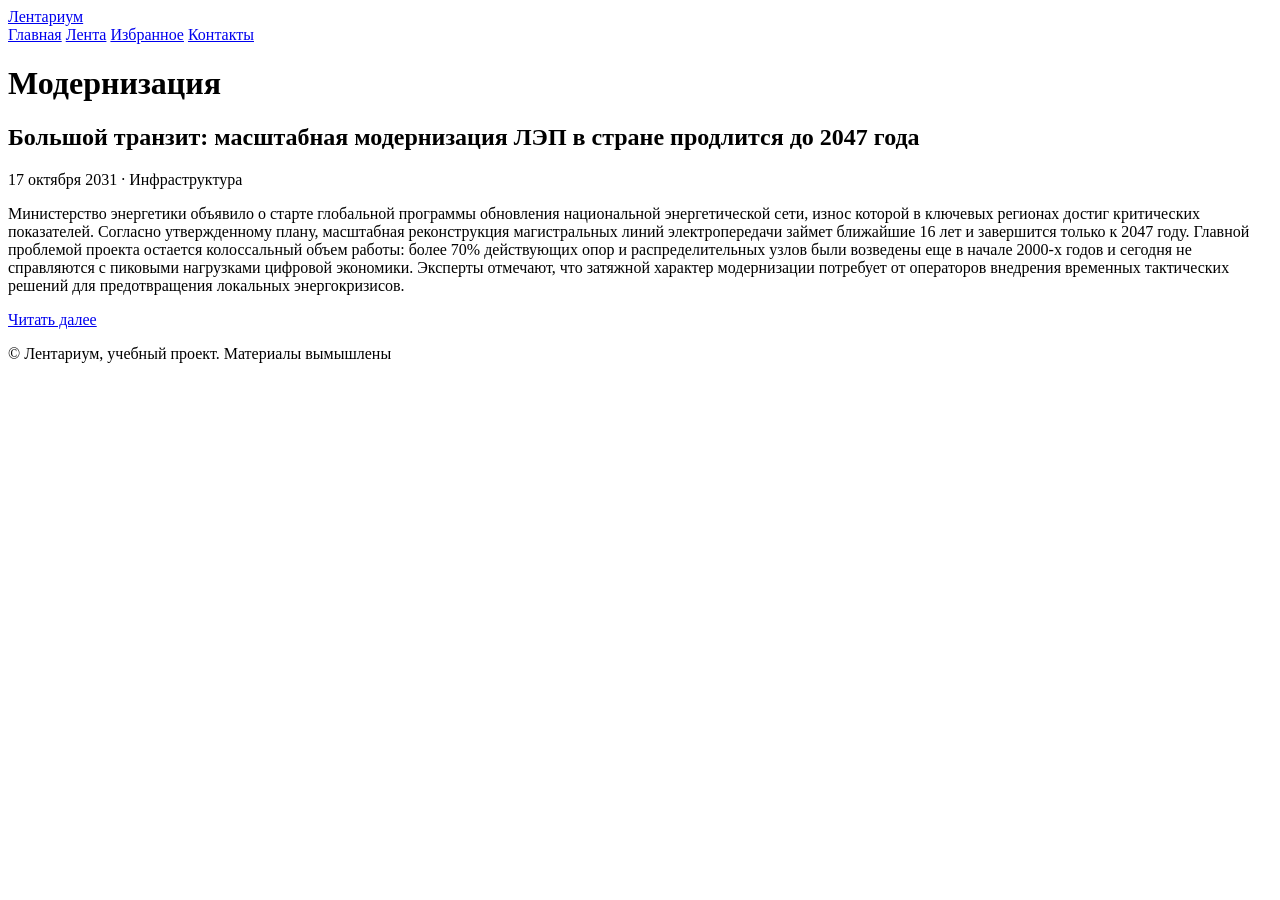
==== article.html @ 35749bfa "Каркас остальных страниц" ====
<!DOCTYPE html>
<html lang="ru">
    <heaad>
        <meta charset="UTF-8">
        <meta name="viewport" content="width=device-width, initial-scale=1">
        <title>Лентариум - статья</title>
        <link rel="stylesheet" href="css/style.css"
    </heaad>
    <body>
        <header>
            <a href="index.html">Лентариум</a>
            <nav>
                <a href="index.html">Главная</a>
                <a href="news.html">Лента</a>
                <a href="favorites.html">Избранное</a>
                <a href="contacts.html">Контакты</a>
            </nav>
        </header>

        <main>
            <h1>Модернизация</h1>

            <article>
                <h2>Большой транзит: масштабная модернизация ЛЭП в стране продлится до 2047 года</h2>
                <p><time datetime="2031-10-17">17 октября 2031</time> · Инфраструктура</p>
                <p>Министерство энергетики объявило о старте глобальной программы обновления национальной энергетической сети, износ которой в ключевых регионах достиг критических показателей. Согласно утвержденному плану, масштабная реконструкция магистральных линий электропередачи займет ближайшие 16 лет и завершится только к 2047 году. Главной проблемой проекта остается колоссальный объем работы: более 70% действующих опор и распределительных узлов были возведены еще в начале 2000-х годов и сегодня не справляются с пиковыми нагрузками цифровой экономики. Эксперты отмечают, что затяжной характер модернизации потребует от операторов внедрения временных тактических решений для предотвращения локальных энергокризисов.</p>
                <a href="article.html">Читать далее</a>
            </article>
        </main>
        <footer>
            <p>© Лентариум, учебный проект. Материалы вымышлены</p>
        </footer>
    </body>
</html>
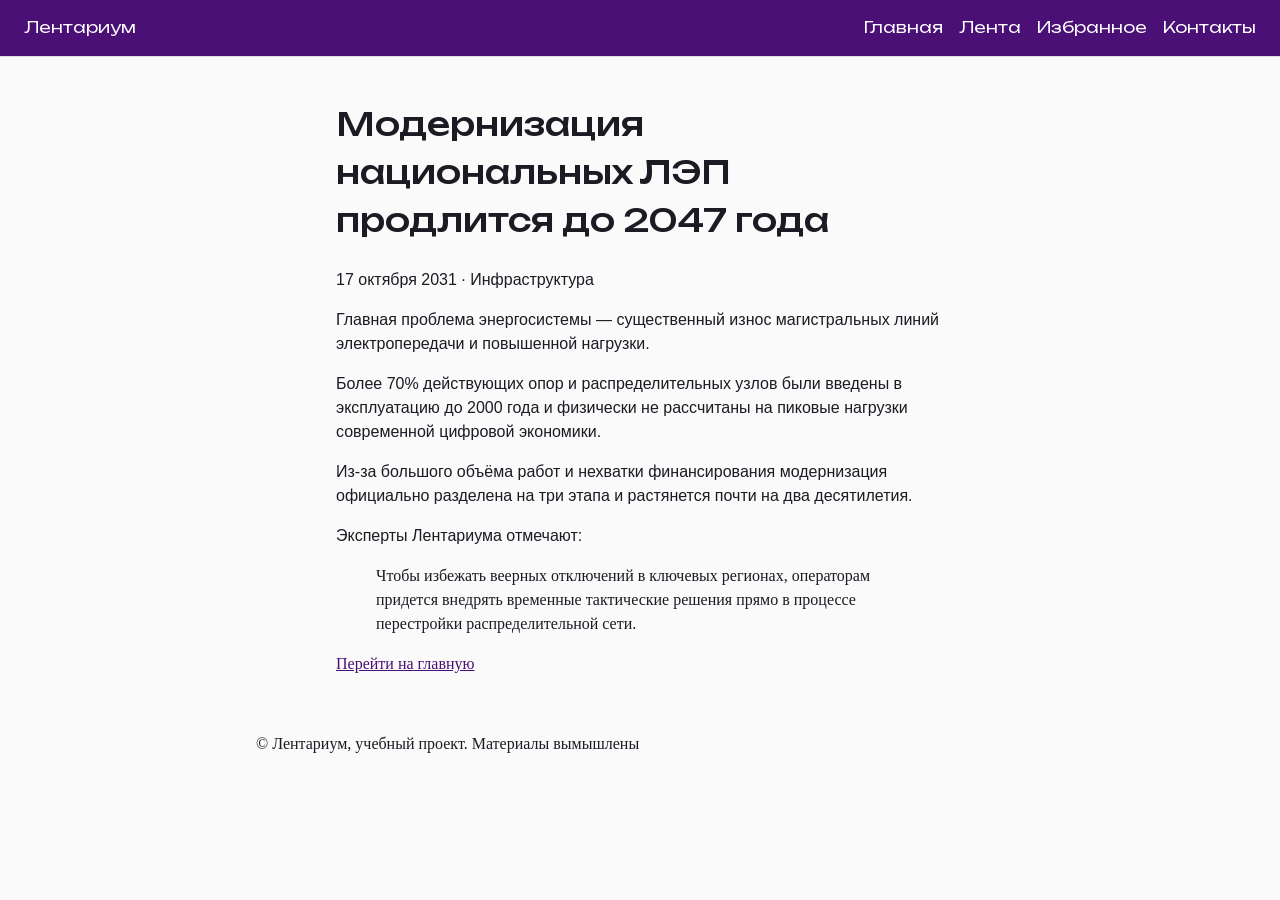
==== commit e354d4c7: "Страница новости, стили ссылок, шрифты" ====
--- a/article.html
+++ b/article.html
@@ -18,13 +18,14 @@
         </header>
 
         <main>
-            <h1>Модернизация</h1>
-
+            <h1>Модернизация национальных ЛЭП продлится до 2047 года</h1>
             <article>
-                <h2>Большой транзит: масштабная модернизация ЛЭП в стране продлится до 2047 года</h2>
                 <p><time datetime="2031-10-17">17 октября 2031</time> · Инфраструктура</p>
-                <p>Министерство энергетики объявило о старте глобальной программы обновления национальной энергетической сети, износ которой в ключевых регионах достиг критических показателей. Согласно утвержденному плану, масштабная реконструкция магистральных линий электропередачи займет ближайшие 16 лет и завершится только к 2047 году. Главной проблемой проекта остается колоссальный объем работы: более 70% действующих опор и распределительных узлов были возведены еще в начале 2000-х годов и сегодня не справляются с пиковыми нагрузками цифровой экономики. Эксперты отмечают, что затяжной характер модернизации потребует от операторов внедрения временных тактических решений для предотвращения локальных энергокризисов.</p>
-                <a href="article.html">Читать далее</a>
+                <p>Главная проблема энергосистемы — существенный износ магистральных линий электропередачи и повышенной нагрузки.</p>
+                <p>Более 70% действующих опор и распределительных узлов были введены в эксплуатацию до 2000 года и физически не рассчитаны на пиковые нагрузки современной цифровой экономики.</p>
+                <p>Из-за большого объёма работ и нехватки финансирования модернизация официально разделена на три этапа и растянется почти на два десятилетия.</p>
+                <p>Эксперты Лентариума отмечают:</p> <blockquote>Чтобы избежать веерных отключений в ключевых регионах, операторам придется внедрять временные тактические решения прямо в процессе перестройки распределительной сети.</blockquote>
+                <a href="index.html">Перейти на главную</a>
             </article>
         </main>
         <footer>
--- a/css/style.css
+++ b/css/style.css
@@ -0,0 +1,118 @@
+/* Одинаковый расчёт размеров для всех элементов */ 
+*, *::before, *::after {
+    box-sizing:border-box;
+}
+
+/* Назначение шрифтов */
+@font-face{
+    font-family: "Unbounded";
+    src: url("../fonts/Unbounded-Variable.woff2") format(woff2);
+    font-weight: 200 900;
+    font-display: swap;
+}
+@font-face{
+    font-family: "Inter";
+    src: url("../fonts/Inter-Italic-VariableFont_opsz\,wght.ttf") format(ttf);
+    font-weight: 200 500;
+    font-display: swap;
+}
+/* Цвета */
+:root{
+    --bg: #fafafa;
+    --bg2: #eaeaea;
+    --text: #1a1b23;
+    --primary: #4b1075;
+    --accent: #b3ff00;
+    --alert: #ff5500;
+}
+/* Оформление шрифтов */
+h1, h2, h3{font-family: "Unbounded", Arial, sans-serif; font-weight: 500;}
+p{font-family: "Inter", Arial, sans-serifl; font-weight: 400;}
+header{font-family: "Unbounded", Arial, sans-serif; font-weight: 300;}
+
+body{
+    margin: 0;
+    line-height: 1.5;
+    color: var(--text);
+    background: var(--bg);
+    }
+
+/* Картинки не выходят за контейнер */
+img{
+    max-width: 100%;
+    height: auto;
+}
+
+/* Шапка: логотип слева, меню справа */
+header{
+    background: var(--primary);
+    color: #fff;
+    display: flex;
+    flex-wrap: wrap;
+    justify-content: space-between;
+    align-items: center;
+    gap: 12px;
+    padding: 16px 24px;
+    border-bottom: 1px solid #ddd;
+}
+
+nav{
+    color: var(--text);
+    display: flex;
+    flex-wrap: wrap;
+    gap: 16px;
+}
+
+/* Центральная колонка */
+main{
+    max-width: 800px;
+    margin: 0 auto;
+    padding: 24px 16px;
+}
+
+/* Подвал */
+footer{
+    max-width: 800px;
+    margin: 0 auto;
+    padding: 16px;
+    color: #666
+    font-size: 14px;
+}
+
+footer p {
+  font-family: inherit;
+}
+
+ /* Правильное отображение ссылок*/
+a{
+    color:var(--primary);
+}
+
+header a{
+    color: #fff;
+    text-decoration: none;
+}
+
+header a:hover{
+    color: var(-accent);
+}
+
+/* Прокрутка */
+
+a:focus-visible {
+  outline: 3px solid var(--alert);
+  outline-offset: 3px;
+}
+
+html {
+  scroll-behavior: smooth;
+}
+
+/* Размер на ПК */
+html {
+  font-size: 100%;
+}
+
+main {
+  max-width: 40rem;
+}
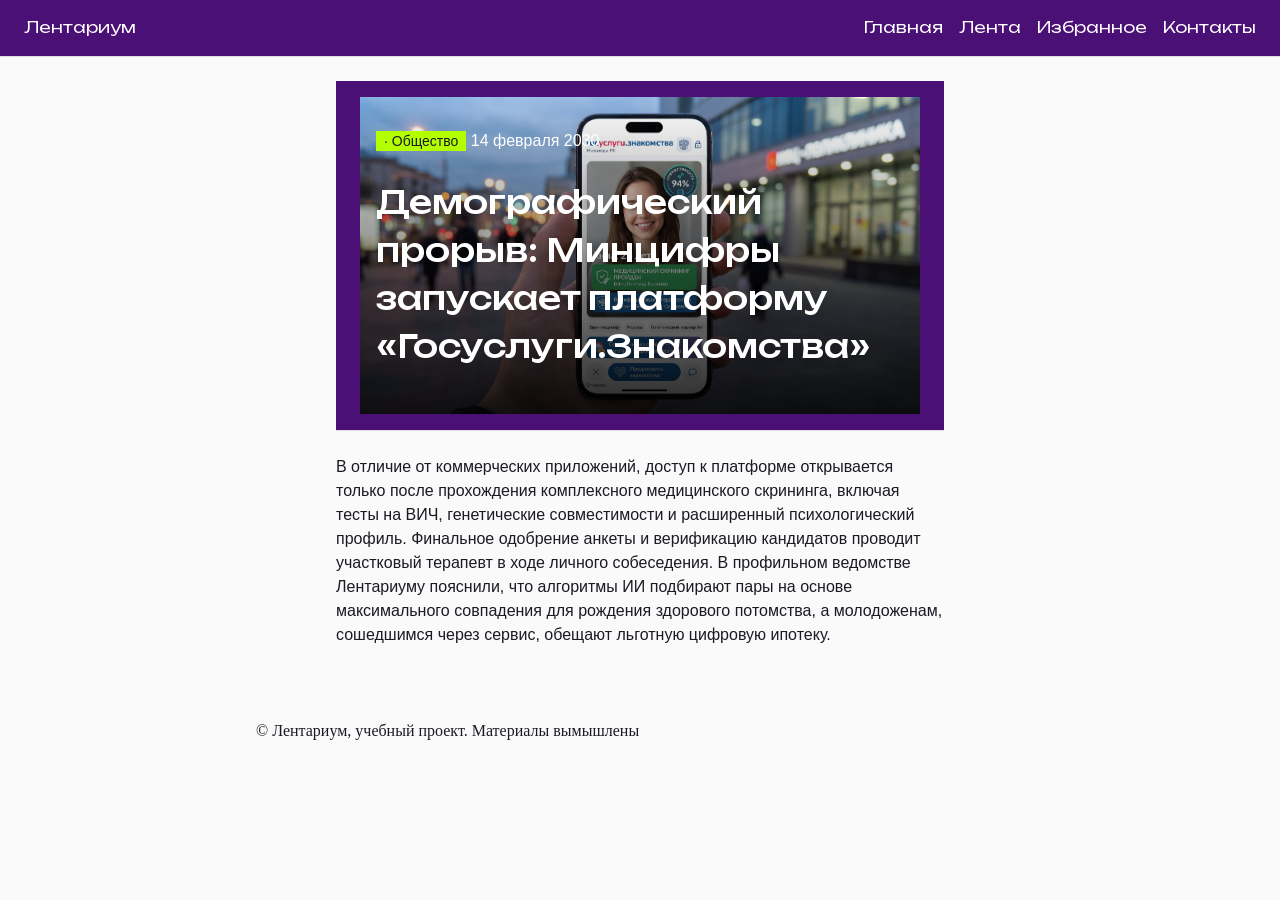
==== commit c483a4bb: "Лента, доработки" ====
--- a/article.html
+++ b/article.html
@@ -18,14 +18,16 @@
         </header>
 
         <main>
-            <h1>Модернизация национальных ЛЭП продлится до 2047 года</h1>
             <article>
-                <p><time datetime="2031-10-17">17 октября 2031</time> · Инфраструктура</p>
-                <p>Главная проблема энергосистемы — существенный износ магистральных линий электропередачи и повышенной нагрузки.</p>
-                <p>Более 70% действующих опор и распределительных узлов были введены в эксплуатацию до 2000 года и физически не рассчитаны на пиковые нагрузки современной цифровой экономики.</p>
-                <p>Из-за большого объёма работ и нехватки финансирования модернизация официально разделена на три этапа и растянется почти на два десятилетия.</p>
-                <p>Эксперты Лентариума отмечают:</p> <blockquote>Чтобы избежать веерных отключений в ключевых регионах, операторам придется внедрять временные тактические решения прямо в процессе перестройки распределительной сети.</blockquote>
-                <a href="index.html">Перейти на главную</a>
+                <header class="article-banner">
+                    <img src="images/GosuslugiZnakomstva14022030.jpeg" alt="Сервис Госуслуги.Знакомства">
+                    <div class="article-banner__text">
+                        <p><span class="tag"> · Общество</span> <time datetime="2030-02-14">14 февраля 2030</time></p>
+                        <h1>Демографический прорыв: Минцифры запускает платформу «Госуслуги.Знакомства»</h1>
+                    </div>
+                </header>
+
+                <p>В отличие от коммерческих приложений, доступ к платформе открывается только после прохождения комплексного медицинского скрининга, включая тесты на ВИЧ, генетические совместимости и расширенный психологический профиль. Финальное одобрение анкеты и верификацию кандидатов проводит участковый терапевт в ходе личного собеседения. В профильном ведомстве Лентариуму пояснили, что алгоритмы ИИ подбирают пары на основе максимального совпадения для рождения здорового потомства, а молодоженам, сошедшимся через сервис, обещают льготную цифровую ипотеку.</p>
             </article>
         </main>
         <footer>
--- a/css/style.css
+++ b/css/style.css
@@ -30,6 +30,11 @@
 p{font-family: "Inter", Arial, sans-serifl; font-weight: 400;}
 header{font-family: "Unbounded", Arial, sans-serif; font-weight: 300;}
 
+/* Чтобы шрифт не выходил за границу */
+h1, h2, h3 {
+  overflow-wrap: break-word;
+  font-size: clamp(1.25rem, 5vw, 2rem);
+}
 body{
     margin: 0;
     line-height: 1.5;
@@ -115,4 +120,116 @@
 
 main {
   max-width: 40rem;
+}
+
+/* Новостные карточки */
+.news-grid{
+    display: grid;
+    grid-template-columns: repeat(auto-fit, minmax(min(100%, 260px), 1fr));
+    gap: 20px;
+}
+
+.news-card {
+  display: flex;
+  flex-direction: column;
+  background: var(--bg2);
+  border-radius: 8px;
+  overflow: hidden;
+  box-shadow: 0 4px 10px rgba(0, 0, 0, 0.1);
+}
+
+.news-card img {
+  width: 100%;
+  height: 180px;
+  object-fit: cover;
+}
+
+.news-content {
+  padding: 16px;
+  display: flex;
+  flex-direction: column;
+  flex-grow: 1; /* Растягивает контент, чтобы кнопки были внизу */
+}
+
+.news-content h2 {
+  font-size: 1.25rem;
+  margin-bottom: 8px;
+}
+
+.news-content p {
+  color: #555;
+  margin-bottom: 16px;
+  flex-grow: 1; /* Выравнивает высоту текста */
+}
+
+/* Карточка на всю ширину сетки */
+.news-card--wide {
+  grid-column: 1 / -1;
+}
+
+/* Фото на всю карточку, текст поверх */
+.news-card--photo {
+  display: grid;
+}
+
+.news-card--photo > * {
+  grid-area: 1 / 1;
+}
+
+.news-card--photo img {
+  height: 100%;
+  min-height: 320px;
+}
+
+.news-card--photo .news-content {
+  align-self: end;
+  color: #fff;
+  background: linear-gradient(transparent, rgba(0, 0, 0, 0.85));
+}
+
+.news-card--photo .news-content p {
+  color: #fff;
+}
+
+.main--wide {
+  max-width: 64rem;
+}
+
+/* Баннер артикля */
+.article-banner {
+  display: grid;
+  margin-bottom: 24px;
+}
+
+.article-banner > * {
+  grid-area: 1 / 1;
+}
+
+.article-banner img {
+  width: 100%;
+  height: 100%;
+  min-height: 280px;
+  object-fit: cover;
+}
+
+.article-banner__text {
+  align-self: end;
+  padding: 16px;
+  color: #fff;
+  background: linear-gradient(transparent, rgba(0, 0, 0, 0.85));
+}
+
+/* Новостные теги */
+.tag {
+  background: var(--accent);
+  color: var(--text);
+  padding: 2px 8px;
+  font-size: 0.875rem;
+}
+
+.warntag {
+  background: var(--alert);
+  color: var(--text);
+  padding: 2px 8px; 
+  font-size: 0.875rem;
 }
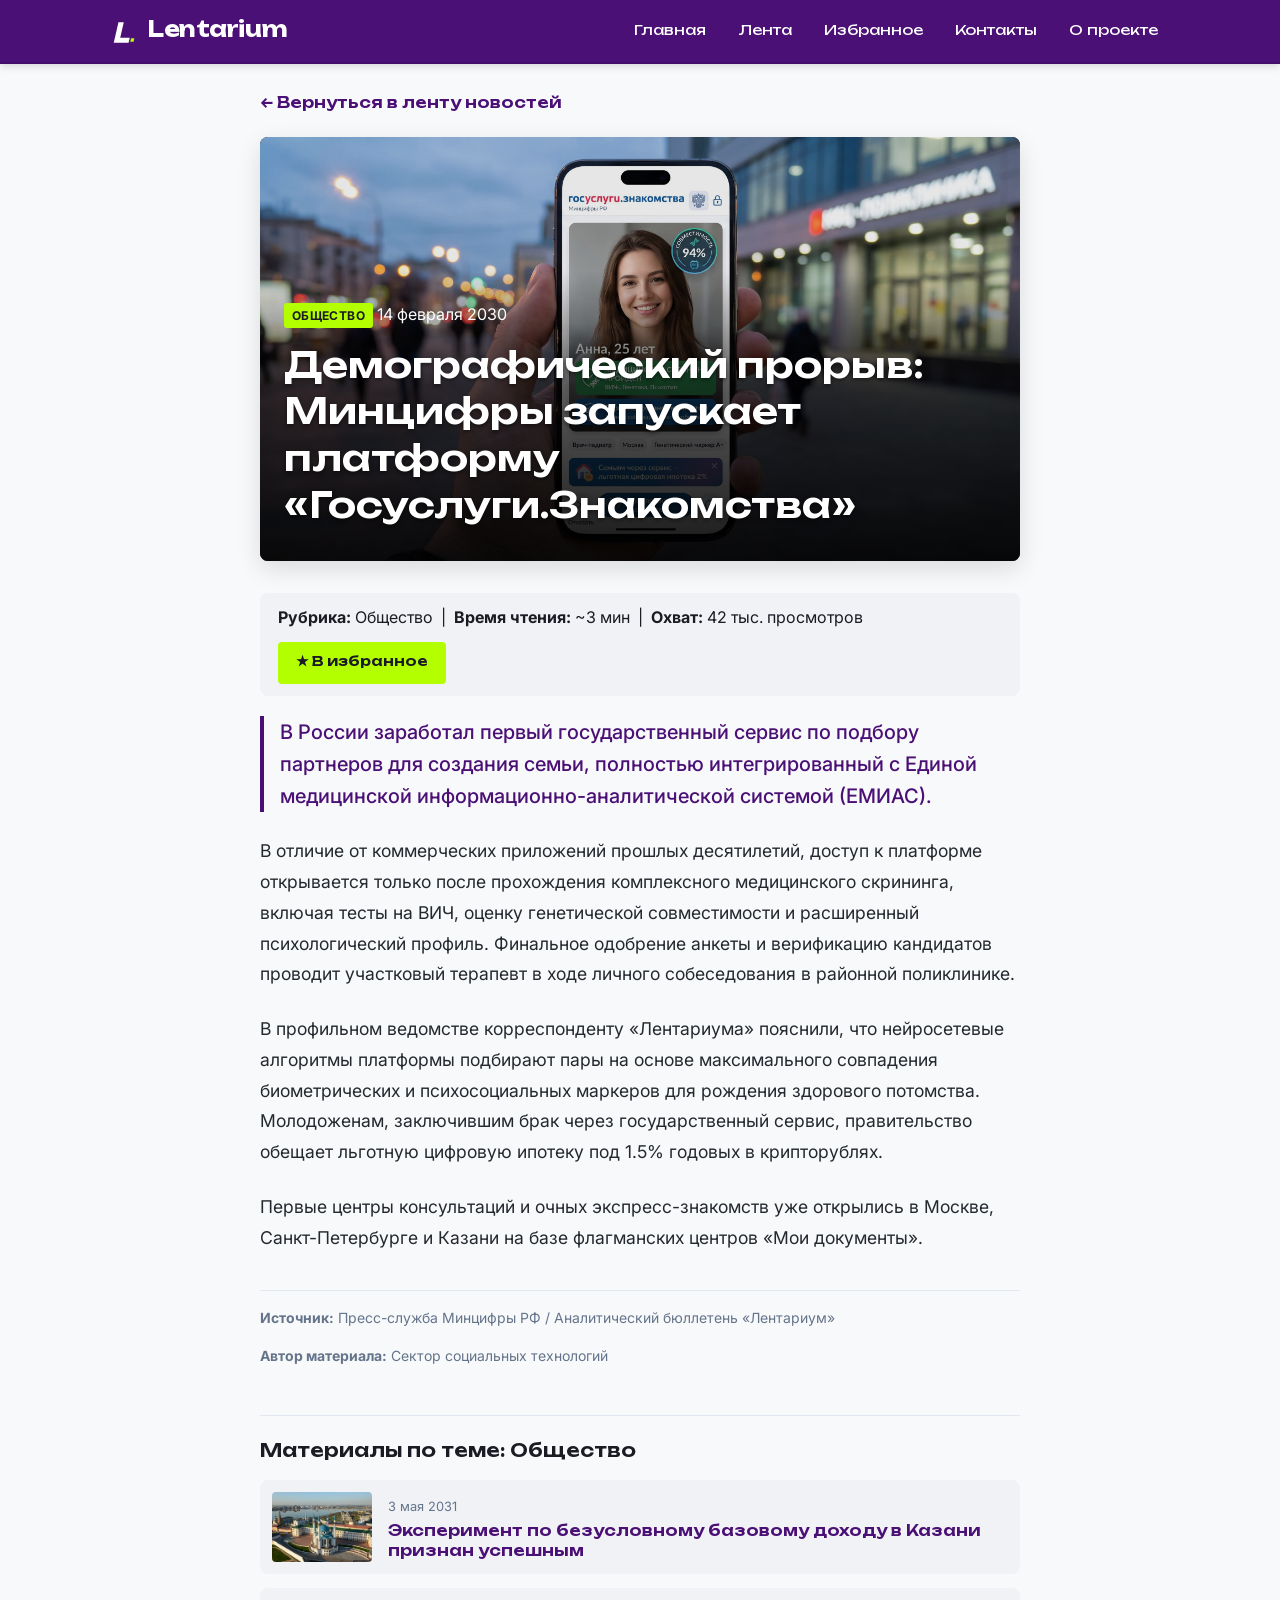
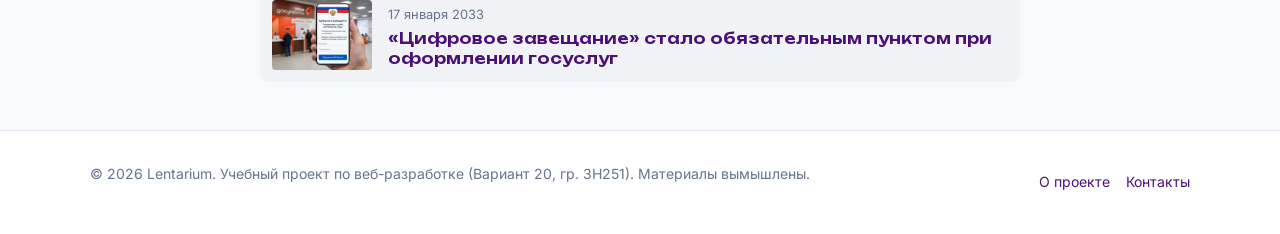
==== commit 163d4326: "Переработка карточек, добавление новостей, доработки, переработка CSS" ====
--- a/article.html
+++ b/article.html
@@ -1,37 +1,130 @@
 <!DOCTYPE html>
 <html lang="ru">
-    <heaad>
-        <meta charset="UTF-8">
-        <meta name="viewport" content="width=device-width, initial-scale=1">
-        <title>Лентариум - статья</title>
-        <link rel="stylesheet" href="css/style.css"
-    </heaad>
-    <body>
-        <header>
-            <a href="index.html">Лентариум</a>
-            <nav>
+<head>
+    <meta charset="UTF-8">
+    <meta name="viewport" content="width=device-width, initial-scale=1.0">
+    <title>Lentarium — Демографический прорыв: Минцифры запускает «Госуслуги.Знакомства»</title>
+    <!-- Фавиконка в формате SVG -->
+    <link rel="icon" type="image/svg+xml" href="images/favicon.svg">
+    <!-- Подключение основной таблицы стилей -->
+    <link rel="stylesheet" href="css/style.css">
+</head>
+<body>
+
+    <!-- Шапка сайта -->
+    <header class="site-header">
+        <div class="header-inner">
+            <a href="index.html" class="logo">
+                <img src="images/logo.svg" alt="Логотип Lentarium" class="logo-icon">
+                <span class="logo-text">Lentarium</span>
+            </a>
+            <nav class="main-nav" aria-label="Основная навигация">
                 <a href="index.html">Главная</a>
                 <a href="news.html">Лента</a>
                 <a href="favorites.html">Избранное</a>
                 <a href="contacts.html">Контакты</a>
+                <a href="about.html">О проекте</a>
             </nav>
-        </header>
+        </div>
+    </header>
 
-        <main>
-            <article>
-                <header class="article-banner">
-                    <img src="images/GosuslugiZnakomstva14022030.jpeg" alt="Сервис Госуслуги.Знакомства">
-                    <div class="article-banner__text">
-                        <p><span class="tag"> · Общество</span> <time datetime="2030-02-14">14 февраля 2030</time></p>
-                        <h1>Демографический прорыв: Минцифры запускает платформу «Госуслуги.Знакомства»</h1>
+    <main>
+        <!-- Навигация возврата -->
+        <div class="back-navigation">
+            <a href="news.html" class="read-more">← Вернуться в ленту новостей</a>
+        </div>
+
+        <article>
+            <!-- Баннер публикации -->
+            <header class="article-banner">
+                <img src="images/GosuslugiZnakomstva14022030.jpeg" alt="Платформа Госуслуги.Знакомства на мобильном устройстве">
+                <div class="article-banner__text">
+                    <p>
+                        <span class="tag">Общество</span>
+                        <time datetime="2030-02-14">14 февраля 2030</time>
+                    </p>
+                    <h1>Демографический прорыв: Минцифры запускает платформу «Госуслуги.Знакомства»</h1>
+                </div>
+            </header>
+
+            <!-- Панель ключевых показателей и характеристик по ТЗ -->
+            <div class="article-meta-panel">
+                <div>
+                    <strong>Рубрика:</strong> Общество &nbsp;|&nbsp; 
+                    <strong>Время чтения:</strong> ~3 мин &nbsp;|&nbsp; 
+                    <strong>Охват:</strong> 42 тыс. просмотров
+                </div>
+                <div>
+                    <!-- Кнопка действия (добавление в избранное) -->
+                    <a href="favorites.html" class="btn btn-accent" title="Сохранить в избранное">
+                        ★ В избранное
+                    </a>
+                </div>
+            </div>
+
+            <!-- Текст публикации с лид-абзацем -->
+            <div class="article-content">
+                <p class="article-lead">
+                    В России заработал первый государственный сервис по подбору партнеров для создания семьи, полностью интегрированный с Единой медицинской информационно-аналитической системой (ЕМИАС).
+                </p>
+
+                <p>
+                    В отличие от коммерческих приложений прошлых десятилетий, доступ к платформе открывается только после прохождения комплексного медицинского скрининга, включая тесты на ВИЧ, оценку генетической совместимости и расширенный психологический профиль. Финальное одобрение анкеты и верификацию кандидатов проводит участковый терапевт в ходе личного собеседования в районной поликлинике.
+                </p>
+
+                <p>
+                    В профильном ведомстве корреспонденту «Лентариума» пояснили, что нейросетевые алгоритмы платформы подбирают пары на основе максимального совпадения биометрических и психосоциальных маркеров для рождения здорового потомства. Молодоженам, заключившим брак через государственный сервис, правительство обещает льготную цифровую ипотеку под 1.5% годовых в крипторублях.
+                </p>
+
+                <p>
+                    Первые центры консультаций и очных экспресс-знакомств уже открылись в Москве, Санкт-Петербурге и Казани на базе флагманских центров «Мои документы».
+                </p>
+            </div>
+
+            <!-- Источник и выходные данные -->
+            <footer class="article-source">
+                <p><strong>Источник:</strong> Пресс-служба Минцифры РФ / Аналитический бюллетень «Лентариум»</p>
+                <p><strong>Автор материала:</strong> Сектор социальных технологий</p>
+            </footer>
+        </article>
+
+        <!-- Блок «Читайте также» -->
+        <section class="related-section">
+            <h3>Материалы по теме: Общество</h3>
+            <div class="related-list">
+                <article class="related-card">
+                    <img src="images/Kazan03052031.jpg" alt="Казань" class="related-card__img">
+                    <div>
+                        <time datetime="2031-05-03" class="related-card__time">3 мая 2031</time>
+                        <h4 class="related-card__title">
+                            <a href="article.html">Эксперимент по безусловному базовому доходу в Казани признан успешным</a>
+                        </h4>
                     </div>
-                </header>
+                </article>
 
-                <p>В отличие от коммерческих приложений, доступ к платформе открывается только после прохождения комплексного медицинского скрининга, включая тесты на ВИЧ, генетические совместимости и расширенный психологический профиль. Финальное одобрение анкеты и верификацию кандидатов проводит участковый терапевт в ходе личного собеседения. В профильном ведомстве Лентариуму пояснили, что алгоритмы ИИ подбирают пары на основе максимального совпадения для рождения здорового потомства, а молодоженам, сошедшимся через сервис, обещают льготную цифровую ипотеку.</p>
-            </article>
-        </main>
-        <footer>
-            <p>© Лентариум, учебный проект. Материалы вымышлены</p>
-        </footer>
-    </body>
-</html>+                <article class="related-card">
+                    <img src="images/KyberNasledstvo17012033.jpeg" alt="Цифровое завещание" class="related-card__img">
+                    <div>
+                        <time datetime="2033-01-17" class="related-card__time">17 января 2033</time>
+                        <h4 class="related-card__title">
+                            <a href="article.html">«Цифровое завещание» стало обязательным пунктом при оформлении госуслуг</a>
+                        </h4>
+                    </div>
+                </article>
+            </div>
+        </section>
+    </main>
+
+    <!-- Подвал сайта -->
+    <footer class="site-footer">
+        <div class="footer-inner">
+            <p>© 2026 Lentarium. Учебный проект по веб-разработке (Вариант 20, гр. ЗН251). Материалы вымышлены.</p>
+            <div class="footer-links">
+                <a href="about.html">О проекте</a>
+                <a href="contacts.html">Контакты</a>
+            </div>
+        </div>
+    </footer>
+
+</body>
+</html>
--- a/css/style.css
+++ b/css/style.css
@@ -1,235 +1,1031 @@
-/* Одинаковый расчёт размеров для всех элементов */ 
+/* ==========================================================================
+   ЛЕНТАРИУМ (Lentarium) — Основная таблица стилей
+   Практическая работа №1 (HTML + CSS)
+   Вариант 20 (группа В)
+   Автор: Борненко Глеб Петрович, группа ЗН251
+   ========================================================================== */
+
+/* --------------------------------------------------------------------------
+   1. СБРОС И БАЗОВЫЕ НАСТРОЙКИ
+   -------------------------------------------------------------------------- */
 *, *::before, *::after {
-    box-sizing:border-box;
-}
-
-/* Назначение шрифтов */
-@font-face{
+    box-sizing: border-box;
+}
+
+html {
+    font-size: 100%;
+    scroll-behavior: smooth;
+}
+
+body {
+    margin: 0;
+    line-height: 1.6;
+    color: var(--text);
+    background-color: var(--bg);
+    min-height: 100vh;
+    display: flex;
+    flex-direction: column;
+    font-family: "Inter", Arial, sans-serif;
+}
+
+/* --------------------------------------------------------------------------
+   2. ПОДКЛЮЧЕНИЕ ШРИФТОВ
+   -------------------------------------------------------------------------- */
+@font-face {
     font-family: "Unbounded";
-    src: url("../fonts/Unbounded-Variable.woff2") format(woff2);
+    src: url("../fonts/Unbounded-Variable.woff2") format("woff2");
     font-weight: 200 900;
     font-display: swap;
 }
-@font-face{
+
+@font-face {
     font-family: "Inter";
-    src: url("../fonts/Inter-Italic-VariableFont_opsz\,wght.ttf") format(ttf);
-    font-weight: 200 500;
+    src: url("../fonts/Inter-VariableFont_opsz,wght.ttf") format("truetype");
+    font-weight: 200 900;
     font-display: swap;
 }
-/* Цвета */
-:root{
-    --bg: #fafafa;
-    --bg2: #eaeaea;
-    --text: #1a1b23;
-    --primary: #4b1075;
-    --accent: #b3ff00;
-    --alert: #ff5500;
-}
-/* Оформление шрифтов */
-h1, h2, h3{font-family: "Unbounded", Arial, sans-serif; font-weight: 500;}
-p{font-family: "Inter", Arial, sans-serifl; font-weight: 400;}
-header{font-family: "Unbounded", Arial, sans-serif; font-weight: 300;}
-
-/* Чтобы шрифт не выходил за границу */
-h1, h2, h3 {
-  overflow-wrap: break-word;
-  font-size: clamp(1.25rem, 5vw, 2rem);
-}
-body{
-    margin: 0;
-    line-height: 1.5;
+
+@font-face {
+    font-family: "Inter";
+    src: url("../fonts/Inter-Italic-VariableFont_opsz,wght.ttf") format("truetype");
+    font-style: italic;
+    font-weight: 200 900;
+    font-display: swap;
+}
+
+/* --------------------------------------------------------------------------
+   3. ЦВЕТОВАЯ ПАЛИТРА И ПЕРЕМЕННЫЕ
+   -------------------------------------------------------------------------- */
+:root {
+    --bg: #f8f9fa;             /* Светлый фон страницы */
+    --bg-card: #ffffff;        /* Фон карточек (чистый белый для контраста) */
+    --bg2: #f0f2f5;            /* Второстепенный серый фон блоков */
+    --text: #1a1b23;           /* Основной цвет текста */
+    --text-muted: #64748b;     /* Приглушенный текст дат и метаданных */
+    --primary: #4b1075;        /* Фирменный фиолетовый */
+    --primary-hover: #360b54;  /* Темно-фиолетовый при наведении */
+    --accent: #b3ff00;         /* Неоновый лайм (акценты, теги) */
+    --alert: #ff5500;          /* Оранжево-красный (срочные новости) */
+    --border: #e2e8f0;         /* Цвет рамок */
+    --radius: 8px;             /* Скругление углов */
+    --shadow: 0 4px 12px rgba(0, 0, 0, 0.06);
+    --shadow-hover: 0 8px 24px rgba(0, 0, 0, 0.12);
+}
+
+/* --------------------------------------------------------------------------
+   4. ТИПОГРАФИКА
+   -------------------------------------------------------------------------- */
+h1, h2, h3, h4 {
+    font-family: "Unbounded", Arial, sans-serif;
+    font-weight: 600;
+    line-height: 1.3;
     color: var(--text);
-    background: var(--bg);
-    }
-
-/* Картинки не выходят за контейнер */
-img{
+    overflow-wrap: break-word;
+    margin-top: 0;
+}
+
+h1 {
+    font-size: clamp(1.5rem, 3.5vw, 2.25rem);
+    margin-bottom: 1.25rem;
+}
+
+h2 {
+    font-size: clamp(1.2rem, 2.5vw, 1.5rem);
+    margin-bottom: 0.75rem;
+}
+
+h3 {
+    font-size: 1.15rem;
+    margin-bottom: 0.5rem;
+}
+
+p {
+    font-family: "Inter", Arial, sans-serif;
+    font-weight: 400;
+    margin-top: 0;
+    margin-bottom: 1rem;
+}
+
+img {
     max-width: 100%;
     height: auto;
-}
-
-/* Шапка: логотип слева, меню справа */
-header{
+    display: block;
+}
+
+a {
+    color: var(--primary);
+    text-decoration: none;
+    transition: color 0.15s ease;
+}
+
+a:hover {
+    color: var(--primary-hover);
+    text-decoration: underline;
+}
+
+a:focus-visible, 
+button:focus-visible, 
+input:focus-visible, 
+select:focus-visible, 
+textarea:focus-visible {
+    outline: 3px solid var(--alert);
+    outline-offset: 2px;
+}
+
+/* --------------------------------------------------------------------------
+   5. ШАПКА САЙТА (HEADER & NAV)
+   -------------------------------------------------------------------------- */
+header.site-header {
     background: var(--primary);
-    color: #fff;
+    color: #ffffff;
+    border-bottom: 2px solid rgba(0, 0, 0, 0.1);
+    position: sticky;
+    top: 0;
+    z-index: 100;
+    box-shadow: 0 2px 8px rgba(0, 0, 0, 0.15);
+}
+
+.header-inner {
+    max-width: 1100px;
+    margin: 0 auto;
+    padding: 14px 20px;
     display: flex;
     flex-wrap: wrap;
     justify-content: space-between;
     align-items: center;
-    gap: 12px;
-    padding: 16px 24px;
-    border-bottom: 1px solid #ddd;
-}
-
-nav{
+    gap: 16px;
+}
+
+.logo {
+    display: flex;
+    align-items: center;
+    gap: 10px;
+    color: #ffffff;
+    text-decoration: none;
+    font-family: "Unbounded", Arial, sans-serif;
+    font-weight: 700;
+    font-size: 1.35rem;
+    letter-spacing: -0.02em;
+}
+
+.logo:hover {
+    color: var(--accent);
+    text-decoration: none;
+}
+
+.logo-icon {
+    width: 28px;
+    height: 28px;
+    display: block;
+    flex-shrink: 0;
+    transition: transform 0.2s ease;
+}
+
+.logo:hover .logo-icon {
+    transform: scale(1.08);
+}
+
+.logo-text {
+    line-height: 1;
+}
+
+nav.main-nav {
+    display: flex;
+    flex-wrap: wrap;
+    align-items: center;
+    gap: 8px;
+}
+
+nav.main-nav a {
+    color: #ffffff;
+    font-family: "Unbounded", Arial, sans-serif;
+    font-size: 0.875rem;
+    font-weight: 400;
+    padding: 6px 12px;
+    border-radius: 4px;
+    text-decoration: none;
+    transition: background-color 0.15s ease, color 0.15s ease;
+}
+
+nav.main-nav a:hover {
+    color: var(--accent);
+    background: rgba(255, 255, 255, 0.1);
+    text-decoration: none;
+}
+
+nav.main-nav a.active {
     color: var(--text);
+    background: var(--accent);
+    font-weight: 600;
+}
+
+/* --------------------------------------------------------------------------
+   6. ИНТРО-БЛОК (ОПИСАНИЕ НАЗНАЧЕНИЯ САЙТА)
+   -------------------------------------------------------------------------- */
+.site-intro {
+    background: linear-gradient(135deg, #2b0844 0%, #4b1075 100%);
+    color: #ffffff;
+    padding: 20px;
+    margin-bottom: 28px;
+    border-radius: var(--radius);
+    display: flex;
+    flex-direction: column;
+    gap: 8px;
+}
+
+.site-intro h2 {
+    color: var(--accent);
+    margin: 0;
+    font-size: 1.15rem;
+}
+
+.site-intro p {
+    margin: 0;
+    color: #e2e8f0;
+    font-size: 0.95rem;
+}
+
+/* --------------------------------------------------------------------------
+   7. СЕТКА И СТРУКТУРА СТРАНИЦЫ (LAYOUT)
+   -------------------------------------------------------------------------- */
+main {
+    max-width: 800px;
+    width: 100%;
+    margin: 0 auto;
+    padding: 28px 20px 48px;
+    flex: 1;
+}
+
+.main--wide {
+    max-width: 1100px;
+}
+
+/* --------------------------------------------------------------------------
+   8. ВАРИАНТЫ КАРТОЧЕК НОВОСТЕЙ
+   -------------------------------------------------------------------------- */
+
+/* Сетка для карточек */
+.news-grid {
+    display: grid;
+    grid-template-columns: repeat(auto-fill, minmax(280px, 1fr));
+    gap: 24px;
+    margin-top: 20px;
+}
+
+/* ВАРИАНТ 1: Классическая карточка (фото сверху, текст внизу) —
+   КАРТИНКА ПОЛНОСТЬЮ ОТКРЫТА И НЕ ПЕРЕКРЫВАЕТСЯ ТЕКСТОМ! */
+.news-card {
+    display: flex;
+    flex-direction: column;
+    background: var(--bg-card);
+    border: 1px solid var(--border);
+    border-radius: var(--radius);
+    overflow: hidden;
+    box-shadow: var(--shadow);
+    transition: transform 0.2s ease, box-shadow 0.2s ease;
+}
+
+.news-card:hover {
+    transform: translateY(-4px);
+    box-shadow: var(--shadow-hover);
+}
+
+.news-card__media {
+    position: relative;
+    width: 100%;
+    height: 190px;
+    overflow: hidden;
+    background-color: var(--bg2);
+}
+
+.news-card__media img {
+    width: 100%;
+    height: 100%;
+    object-fit: cover;
+    transition: transform 0.3s ease;
+}
+
+.news-card:hover .news-card__media img {
+    transform: scale(1.04);
+}
+
+.news-card__body {
+    padding: 18px;
+    display: flex;
+    flex-direction: column;
+    flex-grow: 1;
+}
+
+.news-card__meta {
+    display: flex;
+    align-items: center;
+    gap: 8px;
+    margin-bottom: 10px;
+    font-size: 0.8rem;
+    color: var(--text-muted);
+}
+
+.news-card__title {
+    font-size: 1.1rem;
+    margin-bottom: 10px;
+    line-height: 1.35;
+}
+
+.news-card__title a {
+    color: var(--text);
+    text-decoration: none;
+}
+
+.news-card__title a:hover {
+    color: var(--primary);
+}
+
+.news-card__text {
+    color: #475569;
+    font-size: 0.92rem;
+    line-height: 1.5;
+    margin-bottom: 16px;
+    flex-grow: 1;
+}
+
+.news-card__footer {
+    display: flex;
+    justify-content: space-between;
+    align-items: center;
+    padding-top: 12px;
+    border-top: 1px solid var(--border);
+    margin-top: auto;
+}
+
+.read-more {
+    font-family: "Unbounded", Arial, sans-serif;
+    font-size: 0.8rem;
+    font-weight: 600;
+    color: var(--primary);
+    display: inline-flex;
+    align-items: center;
+    gap: 4px;
+}
+
+.read-more:hover {
+    color: var(--alert);
+    text-decoration: none;
+}
+
+/* ВАРИАНТ 2: Широкая горизонтальная карточка 
+   Фото слева, весь текст справа — занимает 2 колонки или всю ширину */
+.news-card--wide {
+    grid-column: 1 / -1;
+    display: grid;
+    grid-template-columns: 1fr;
+}
+
+@media (min-width: 680px) {
+    .news-card--wide {
+        grid-template-columns: 360px 1fr;
+    }
+    .news-card--wide .news-card__media {
+        height: 100%;
+        min-height: 240px;
+    }
+}
+
+/* ВАРИАНТ 3: Большой главный баннер (Hero-новость)
+   Высокое изображение, аккуратный градиент ТОЛЬКО в нижней трети */
+.article-banner {
+    display: grid;
+    margin-bottom: 32px;
+    border-radius: var(--radius);
+    overflow: hidden;
+    position: relative;
+    box-shadow: var(--shadow-hover);
+    background: #000;
+}
+
+.article-banner > * {
+    grid-area: 1 / 1;
+}
+
+.article-banner img {
+    width: 100%;
+    height: 100%;
+    min-height: 340px;
+    max-height: 460px;
+    object-fit: cover;
+    opacity: 0.9;
+}
+
+.article-banner__text {
+    align-self: end;
+    padding: 32px 24px 24px;
+    color: #ffffff;
+    /* Градиент только снизу, чтобы верхняя половина фото оставалась чистой */
+    background: linear-gradient(to top, rgba(0, 0, 0, 0.9) 0%, rgba(0, 0, 0, 0.6) 60%, transparent 100%);
+    z-index: 2;
+}
+
+.article-banner__text h1,
+.article-banner__text h2 {
+    color: #ffffff;
+    margin-bottom: 6px;
+    text-shadow: 0 2px 4px rgba(0, 0, 0, 0.5);
+}
+
+.article-banner__text a {
+    color: #ffffff;
+    text-decoration: none;
+}
+
+.article-banner__text a:hover {
+    color: var(--accent);
+}
+
+/* ВАРИАНТ 4: Фото-карточка с компактным затемнением внизу */
+.news-card--photo {
+    display: grid;
+    position: relative;
+    min-height: 320px;
+}
+
+.news-card--photo > * {
+    grid-area: 1 / 1;
+}
+
+.news-card--photo img {
+    width: 100%;
+    height: 100%;
+    object-fit: cover;
+}
+
+.news-card--photo .news-card__body {
+    align-self: end;
+    z-index: 2;
+    color: #ffffff;
+    padding: 20px;
+    /* Компактный градиент, закрывающий только нижние 45% */
+    background: linear-gradient(to top, rgba(0, 0, 0, 0.92) 0%, rgba(0, 0, 0, 0.5) 75%, transparent 100%);
+}
+
+.news-card--photo .news-card__title a {
+    color: #ffffff;
+}
+
+.news-card--photo .news-card__text {
+    color: #f1f5f9;
+}
+
+.news-card--photo .news-card__meta time {
+    color: #cbd5e1;
+}
+
+.news-card--photo .read-more {
+    color: var(--accent);
+}
+
+/* --------------------------------------------------------------------------
+   9. ТЕГИ РУБРИК И ВАЖНОСТИ
+   -------------------------------------------------------------------------- */
+.tag {
+    background: var(--accent);
+    color: #1a1b23;
+    padding: 3px 8px;
+    font-size: 0.75rem;
+    font-weight: 700;
+    border-radius: 3px;
+    text-transform: uppercase;
+    display: inline-block;
+    letter-spacing: 0.03em;
+}
+
+.warntag {
+    background: var(--alert);
+    color: #ffffff;
+    padding: 3px 8px;
+    font-size: 0.75rem;
+    font-weight: 800;
+    border-radius: 3px;
+    text-transform: uppercase;
+    display: inline-block;
+    letter-spacing: 0.04em;
+}
+
+/* --------------------------------------------------------------------------
+   10. ФОРМА ФИЛЬТРОВ И СОРТИРОВКИ (ДЛЯ СТРАНИЦЫ ЛЕНТЫ)
+   -------------------------------------------------------------------------- */
+.news-filters {
+    background: var(--bg-card);
+    border: 1px solid var(--border);
+    padding: 18px 20px;
+    border-radius: var(--radius);
+    margin-bottom: 28px;
     display: flex;
     flex-wrap: wrap;
     gap: 16px;
-}
-
-/* Центральная колонка */
-main{
-    max-width: 800px;
+    align-items: flex-end;
+    box-shadow: var(--shadow);
+}
+
+.filter-group {
+    display: flex;
+    flex-direction: column;
+    gap: 6px;
+    flex: 1 1 200px;
+}
+
+.filter-group label {
+    font-family: "Unbounded", Arial, sans-serif;
+    font-size: 0.78rem;
+    font-weight: 600;
+    color: var(--text);
+}
+
+.filter-group select,
+.filter-group input[type="date"] {
+    padding: 9px 12px;
+    border: 1px solid var(--border);
+    border-radius: 4px;
+    font-family: "Inter", Arial, sans-serif;
+    font-size: 0.9rem;
+    background: #ffffff;
+    color: var(--text);
+    outline: none;
+    transition: border-color 0.15s ease;
+}
+
+.filter-group select:focus,
+.filter-group input[type="date"]:focus {
+    border-color: var(--primary);
+}
+
+.filter-hint {
+    font-size: 0.8rem;
+    color: var(--text-muted);
+    font-style: italic;
+    width: 100%;
+    margin-top: 4px;
+}
+
+/* --------------------------------------------------------------------------
+   11. СТРАНИЦА СТАТЬИ (ARTICLE)
+   -------------------------------------------------------------------------- */
+.article-header {
+    margin-bottom: 24px;
+}
+
+.article-meta-panel {
+    display: flex;
+    flex-wrap: wrap;
+    align-items: center;
+    justify-content: space-between;
+    gap: 12px;
+    background: var(--bg2);
+    padding: 12px 18px;
+    border-radius: var(--radius);
+    margin: 20px 0;
+}
+
+.article-content {
+    font-size: 1.1rem;
+    line-height: 1.75;
+    color: #24292f;
+}
+
+.article-content p {
+    margin-bottom: 1.5rem;
+}
+
+.article-lead {
+    font-size: 1.25rem;
+    font-weight: 500;
+    line-height: 1.6;
+    color: var(--primary);
+    border-left: 4px solid var(--primary);
+    padding-left: 16px;
+    margin: 20px 0;
+}
+
+.article-source {
+    margin-top: 36px;
+    padding-top: 16px;
+    border-top: 1px solid var(--border);
+    font-size: 0.875rem;
+    color: var(--text-muted);
+}
+
+/* --------------------------------------------------------------------------
+   12. КНОПКИ ДЕЙСТВИЙ
+   -------------------------------------------------------------------------- */
+.btn {
+    display: inline-flex;
+    align-items: center;
+    gap: 8px;
+    padding: 10px 18px;
+    font-family: "Unbounded", Arial, sans-serif;
+    font-size: 0.85rem;
+    font-weight: 600;
+    border-radius: 4px;
+    border: none;
+    cursor: pointer;
+    text-decoration: none;
+    transition: background-color 0.15s ease, opacity 0.15s ease;
+}
+
+.btn:hover {
+    text-decoration: none;
+}
+
+.btn-primary {
+    background: var(--primary);
+    color: #ffffff;
+}
+
+.btn-primary:hover {
+    background: var(--primary-hover);
+    color: #ffffff;
+}
+
+.btn-accent {
+    background: var(--accent);
+    color: #1a1b23;
+}
+
+.btn-accent:hover {
+    background: #a0e600;
+}
+
+.btn-danger {
+    background: #fee2e2;
+    color: #b91c1c;
+    border: 1px solid #fca5a5;
+    font-size: 0.78rem;
+    padding: 6px 12px;
+}
+
+.btn-danger:hover {
+    background: #fecaca;
+}
+
+.btn-outline {
+    background: transparent;
+    border: 1px solid var(--border);
+    color: var(--text);
+}
+
+.btn-outline:hover {
+    background: var(--bg2);
+}
+
+/* --------------------------------------------------------------------------
+   13. СТРАНИЦА ИЗБРАННОГО (FAVORITES)
+   -------------------------------------------------------------------------- */
+.favorites-list {
+    display: flex;
+    flex-direction: column;
+    gap: 16px;
+    margin-top: 24px;
+}
+
+.favorite-item {
+    display: grid;
+    grid-template-columns: 1fr;
+    background: var(--bg-card);
+    border: 1px solid var(--border);
+    border-radius: var(--radius);
+    overflow: hidden;
+    box-shadow: var(--shadow);
+}
+
+@media (min-width: 580px) {
+    .favorite-item {
+        grid-template-columns: 200px 1fr auto;
+        align-items: center;
+    }
+    .favorite-item img {
+        height: 100%;
+        min-height: 130px;
+        object-fit: cover;
+    }
+}
+
+.favorite-item__info {
+    padding: 16px 20px;
+}
+
+.favorite-item__actions {
+    padding: 16px 20px;
+    display: flex;
+    gap: 8px;
+}
+
+/* --------------------------------------------------------------------------
+   14. СТРАНИЦА КОНТАКТОВ И ФОРМА (CONTACTS)
+   -------------------------------------------------------------------------- */
+.contacts-wrapper {
+    display: grid;
+    grid-template-columns: 1fr;
+    gap: 32px;
+    margin-top: 24px;
+}
+
+@media (min-width: 720px) {
+    .contacts-wrapper {
+        grid-template-columns: 1fr 1.2fr;
+    }
+}
+
+.contact-card {
+    background: var(--bg-card);
+    border: 1px solid var(--border);
+    padding: 24px;
+    border-radius: var(--radius);
+    box-shadow: var(--shadow);
+}
+
+.contact-list {
+    list-style: none;
+    padding: 0;
+    margin: 20px 0;
+    display: flex;
+    flex-direction: column;
+    gap: 16px;
+}
+
+.contact-list li {
+    display: flex;
+    flex-direction: column;
+    gap: 4px;
+}
+
+.contact-list strong {
+    font-family: "Unbounded", Arial, sans-serif;
+    font-size: 0.8rem;
+    color: var(--primary);
+}
+
+.feedback-form {
+    background: var(--bg-card);
+    border: 1px solid var(--border);
+    padding: 24px;
+    border-radius: var(--radius);
+    box-shadow: var(--shadow);
+    display: flex;
+    flex-direction: column;
+    gap: 16px;
+}
+
+.form-field {
+    display: flex;
+    flex-direction: column;
+    gap: 6px;
+}
+
+.form-field label {
+    font-family: "Unbounded", Arial, sans-serif;
+    font-size: 0.78rem;
+    font-weight: 600;
+}
+
+.form-field input,
+.form-field select,
+.form-field textarea {
+    padding: 10px 12px;
+    border: 1px solid var(--border);
+    border-radius: 4px;
+    font-family: "Inter", Arial, sans-serif;
+    font-size: 0.95rem;
+    background: #ffffff;
+}
+
+.form-field textarea {
+    min-height: 120px;
+    resize: vertical;
+}
+
+/* --------------------------------------------------------------------------
+   15. ПОДВАЛ (FOOTER)
+   -------------------------------------------------------------------------- */
+footer.site-footer {
+    background: #ffffff;
+    border-top: 1px solid var(--border);
+    margin-top: auto;
+    padding: 32px 20px;
+}
+
+.footer-inner {
+    max-width: 1100px;
     margin: 0 auto;
-    padding: 24px 16px;
-}
-
-/* Подвал */
-footer{
-    max-width: 800px;
-    margin: 0 auto;
-    padding: 16px;
-    color: #666
-    font-size: 14px;
-}
-
-footer p {
-  font-family: inherit;
-}
-
- /* Правильное отображение ссылок*/
-a{
-    color:var(--primary);
-}
-
-header a{
-    color: #fff;
-    text-decoration: none;
-}
-
-header a:hover{
-    color: var(-accent);
-}
-
-/* Прокрутка */
-
-a:focus-visible {
-  outline: 3px solid var(--alert);
-  outline-offset: 3px;
-}
-
-html {
-  scroll-behavior: smooth;
-}
-
-/* Размер на ПК */
-html {
-  font-size: 100%;
-}
-
-main {
-  max-width: 40rem;
-}
-
-/* Новостные карточки */
-.news-grid{
-    display: grid;
-    grid-template-columns: repeat(auto-fit, minmax(min(100%, 260px), 1fr));
-    gap: 20px;
-}
-
-.news-card {
-  display: flex;
-  flex-direction: column;
-  background: var(--bg2);
-  border-radius: 8px;
-  overflow: hidden;
-  box-shadow: 0 4px 10px rgba(0, 0, 0, 0.1);
-}
-
-.news-card img {
-  width: 100%;
-  height: 180px;
-  object-fit: cover;
-}
-
-.news-content {
-  padding: 16px;
-  display: flex;
-  flex-direction: column;
-  flex-grow: 1; /* Растягивает контент, чтобы кнопки были внизу */
-}
-
-.news-content h2 {
-  font-size: 1.25rem;
-  margin-bottom: 8px;
-}
-
-.news-content p {
-  color: #555;
-  margin-bottom: 16px;
-  flex-grow: 1; /* Выравнивает высоту текста */
-}
-
-/* Карточка на всю ширину сетки */
-.news-card--wide {
-  grid-column: 1 / -1;
-}
-
-/* Фото на всю карточку, текст поверх */
-.news-card--photo {
-  display: grid;
-}
-
-.news-card--photo > * {
-  grid-area: 1 / 1;
-}
-
-.news-card--photo img {
-  height: 100%;
-  min-height: 320px;
-}
-
-.news-card--photo .news-content {
-  align-self: end;
-  color: #fff;
-  background: linear-gradient(transparent, rgba(0, 0, 0, 0.85));
-}
-
-.news-card--photo .news-content p {
-  color: #fff;
-}
-
-.main--wide {
-  max-width: 64rem;
-}
-
-/* Баннер артикля */
-.article-banner {
-  display: grid;
-  margin-bottom: 24px;
-}
-
-.article-banner > * {
-  grid-area: 1 / 1;
-}
-
-.article-banner img {
-  width: 100%;
-  height: 100%;
-  min-height: 280px;
-  object-fit: cover;
-}
-
-.article-banner__text {
-  align-self: end;
-  padding: 16px;
-  color: #fff;
-  background: linear-gradient(transparent, rgba(0, 0, 0, 0.85));
-}
-
-/* Новостные теги */
-.tag {
-  background: var(--accent);
-  color: var(--text);
-  padding: 2px 8px;
-  font-size: 0.875rem;
-}
-
-.warntag {
-  background: var(--alert);
-  color: var(--text);
-  padding: 2px 8px; 
-  font-size: 0.875rem;
-}+    display: flex;
+    flex-wrap: wrap;
+    justify-content: space-between;
+    align-items: center;
+    gap: 16px;
+    font-size: 0.875rem;
+    color: var(--text-muted);
+}
+
+.footer-links {
+    display: flex;
+    gap: 16px;
+}
+
+/* --------------------------------------------------------------------------
+   16. СЕМАНТИЧЕСКИЕ КЛАССЫ РАЗМЕТКИ (ПОЛНОЕ ИСКЛЮЧЕНИЕ ИНЛАЙН-СТИЛЕЙ)
+   -------------------------------------------------------------------------- */
+
+/* Центрированный блок действия (на главной) */
+.center-action {
+    text-align: center;
+    margin-top: 36px;
+}
+
+/* Навигация возврата (на страницах статей) */
+.back-navigation {
+    margin-bottom: 20px;
+    display: flex;
+    gap: 16px;
+    flex-wrap: wrap;
+}
+
+.back-navigation .read-more {
+    font-size: 0.95rem;
+}
+
+/* Кнопка "В избранное" в карточках ленты новостей */
+.btn-favorite-card {
+    font-size: 0.75rem;
+    padding: 4px 8px;
+}
+
+.btn-favorite-card--wide {
+    font-size: 0.75rem;
+    padding: 4px 10px;
+}
+
+/* Группа фильтра с кнопкой */
+.filter-group--btn {
+    flex: 0 0 auto;
+}
+
+/* Секция похожих материалов в статьях */
+.related-section {
+    margin-top: 48px;
+    padding-top: 24px;
+    border-top: 1px solid var(--border);
+}
+
+.related-list {
+    display: flex;
+    flex-direction: column;
+    gap: 14px;
+    margin-top: 16px;
+}
+
+.related-card {
+    display: flex;
+    gap: 16px;
+    align-items: center;
+    background: var(--bg2);
+    padding: 12px;
+    border-radius: var(--radius);
+}
+
+.related-card__img {
+    width: 100px;
+    height: 70px;
+    object-fit: cover;
+    border-radius: 4px;
+    flex-shrink: 0;
+}
+
+.related-card__time {
+    font-size: 0.8rem;
+    color: var(--text-muted);
+}
+
+.related-card__title {
+    margin: 4px 0 0 0;
+    font-size: 0.95rem;
+}
+
+/* Элементы страницы избранного */
+.favorites-header {
+    display: flex;
+    justify-content: space-between;
+    align-items: baseline;
+    flex-wrap: wrap;
+    gap: 12px;
+}
+
+.favorites-header__hint {
+    font-size: 0.85rem;
+    color: var(--text-muted);
+}
+
+.favorite-item__meta {
+    margin-bottom: 6px;
+}
+
+.favorite-item__time {
+    font-size: 0.8rem;
+    color: var(--text-muted);
+    margin-left: 8px;
+}
+
+.favorite-item__title {
+    margin: 0 0 6px 0;
+}
+
+.favorite-item__excerpt {
+    font-size: 0.88rem;
+    color: #475569;
+    margin: 0;
+}
+
+.favorite-item__btn-read {
+    font-size: 0.78rem;
+    padding: 6px 12px;
+}
+
+.favorites-footer-actions {
+    margin-top: 28px;
+    display: flex;
+    gap: 12px;
+    justify-content: space-between;
+    align-items: center;
+    flex-wrap: wrap;
+}
+
+.btn-clear-favorites {
+    font-size: 0.8rem;
+}
+
+/* Элементы страницы контактов */
+.slogan-quote {
+    font-style: italic;
+    color: var(--primary);
+    font-weight: 500;
+    margin-bottom: 20px;
+}
+
+.feedback-hint {
+    font-size: 0.88rem;
+    color: var(--text-muted);
+    margin-bottom: 8px;
+}
+
+.feedback-submit-btn {
+    align-self: flex-start;
+}
+
+/* Элементы страницы "О проекте" */
+.project-author-box {
+    background: var(--bg2);
+    padding: 18px;
+    border-radius: var(--radius);
+    margin: 20px 0;
+}
+
+.author-item {
+    margin-bottom: 8px;
+}
+
+.author-item:last-child {
+    margin-bottom: 0;
+}
+
+.about-actions {
+    margin-top: 32px;
+    display: flex;
+    gap: 12px;
+    flex-wrap: wrap;
+}
+
+/* Элементы страницы 404 */
+.page-404 {
+    text-align: center;
+    padding: 60px 20px;
+}
+
+.warntag-404 {
+    font-size: 1rem;
+    padding: 6px 14px;
+}
+
+.title-404 {
+    font-size: clamp(2rem, 6vw, 3.5rem);
+    margin: 20px 0 10px 0;
+}
+
+.text-404 {
+    font-size: 1.1rem;
+    color: #475569;
+    max-width: 500px;
+    margin: 0 auto 30px auto;
+}
+
+.actions-404 {
+    display: flex;
+    gap: 16px;
+    justify-content: center;
+    flex-wrap: wrap;
+}
